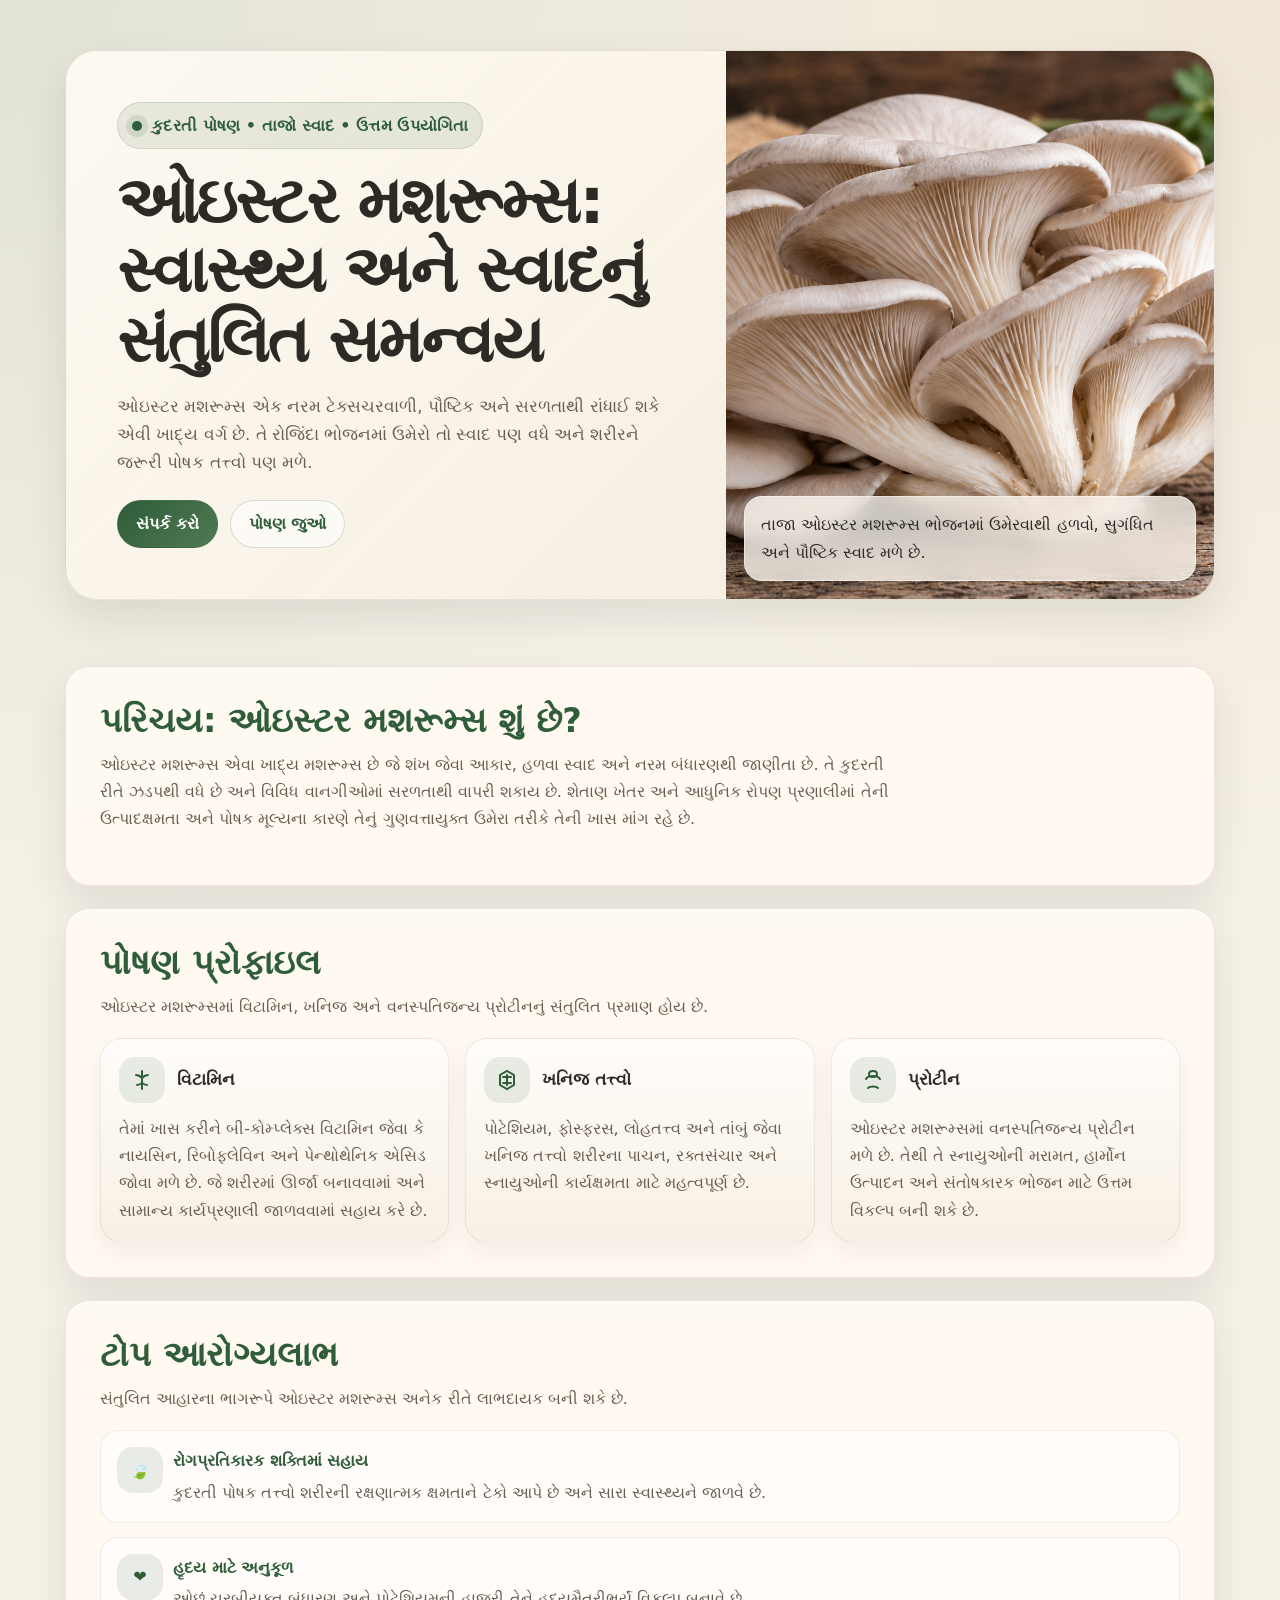
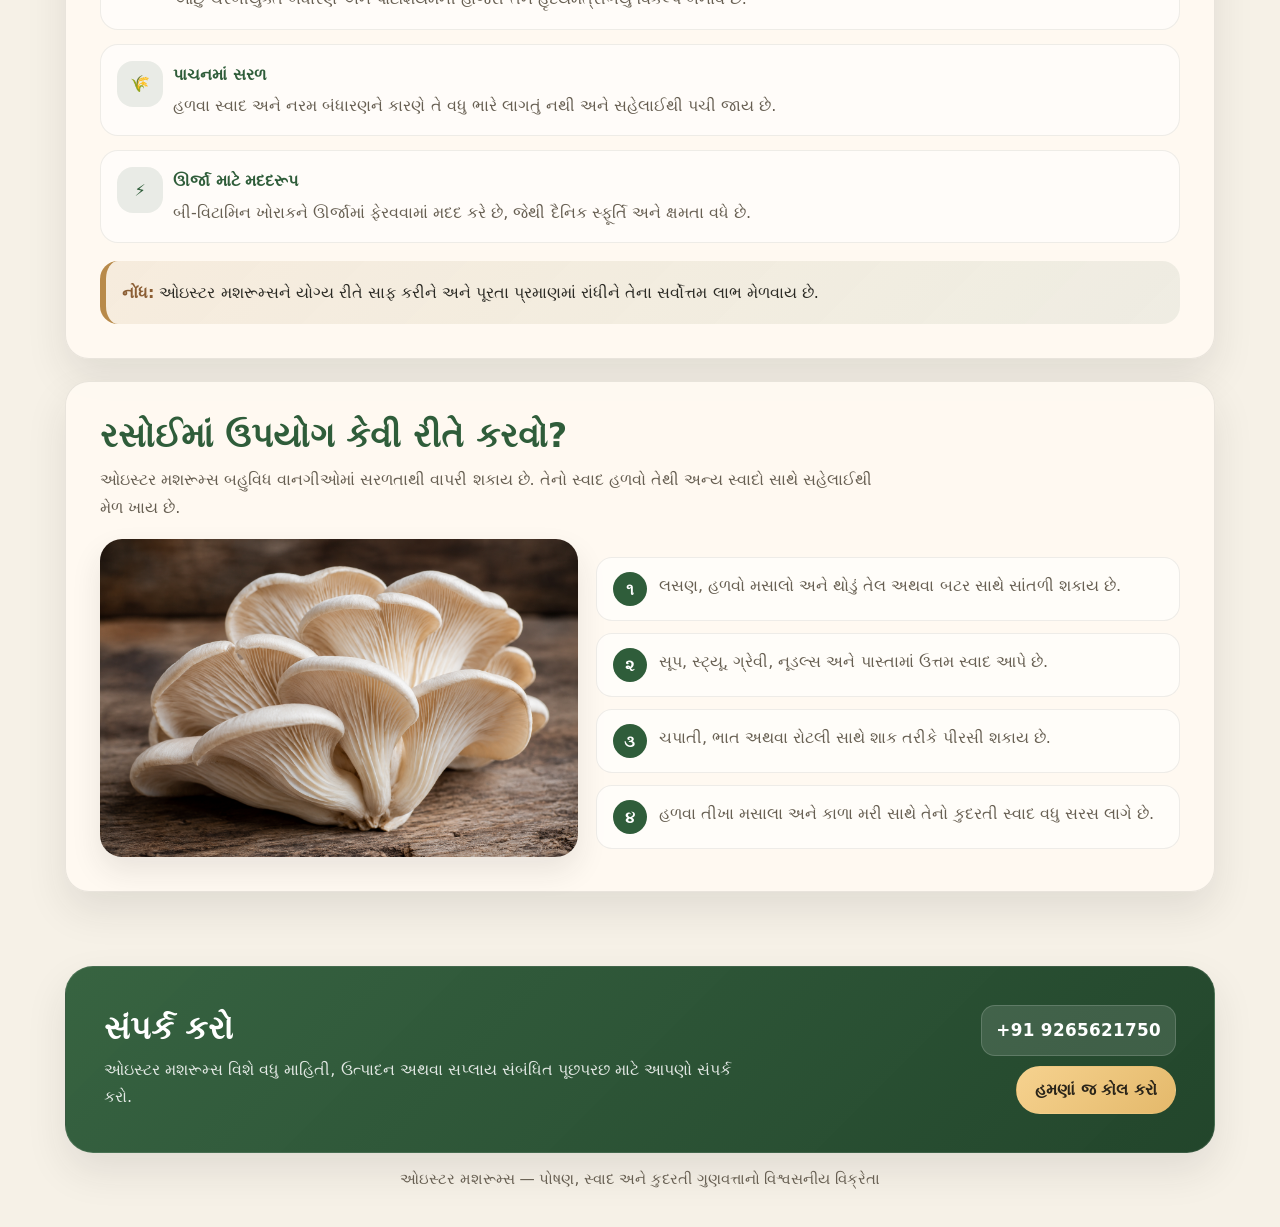
==== index.html @ ec0179e1 "Convert oyster_mushrooms_gujarati.html to index.html for Vercel deployment" ====
<!DOCTYPE html>
<html lang="gu">
<head>
  <meta charset="UTF-8" />
  <meta name="viewport" content="width=device-width, initial-scale=1.0" />
  <title>ઓઇસ્ટર મશરૂમ્સ | પોષણ, લાભો અને ઉપયોગ</title>
  <style>
    :root{
      --bg: #f6f1e7;
      --surface: #fffaf2;
      --surface-2: #f2eadc;
      --text: #2b2a24;
      --muted: #675f52;
      --green: #2f5d3a;
      --green-2: #4f7a53;
      --brown: #8b5e34;
      --gold: #b88a4a;
      --border: rgba(43,42,36,.10);
      --shadow: 0 18px 40px rgba(43,42,36,.10);
      --radius: 24px;
      --max: 1150px;
    }

    * { box-sizing: border-box; }
    html { scroll-behavior: smooth; }
    body{
      margin: 0;
      font-family: system-ui, -apple-system, "Segoe UI", Roboto, Arial, sans-serif;
      background:
        radial-gradient(circle at top left, rgba(47,93,58,.10), transparent 30%),
        radial-gradient(circle at top right, rgba(184,138,74,.10), transparent 28%),
        var(--bg);
      color: var(--text);
      line-height: 1.7;
    }

    img{
      display: block;
      width: 100%;
      height: auto;
    }

    a{ color: inherit; text-decoration: none; }

    .container{
      width: min(100% - 32px, var(--max));
      margin: 0 auto;
    }

    header{
      padding: 28px 0 18px;
    }

    .hero{
      position: relative;
      overflow: hidden;
      border-radius: calc(var(--radius) + 8px);
      background: linear-gradient(135deg, rgba(255,250,242,.95), rgba(242,234,220,.90));
      border: 1px solid var(--border);
      box-shadow: var(--shadow);
    }

    .hero-grid{
      display: grid;
      grid-template-columns: 1.15fr .85fr;
      gap: 0;
      min-height: 520px;
    }

    .hero-content{
      padding: clamp(24px, 4vw, 54px);
      display: flex;
      flex-direction: column;
      justify-content: center;
      gap: 18px;
    }

    .eyebrow{
      display: inline-flex;
      align-items: center;
      gap: 10px;
      width: fit-content;
      padding: 9px 14px;
      border-radius: 999px;
      background: rgba(47,93,58,.10);
      color: var(--green);
      font-weight: 700;
      border: 1px solid rgba(47,93,58,.14);
      letter-spacing: .01em;
    }

    .eyebrow .dot{
      width: 10px;
      height: 10px;
      border-radius: 50%;
      background: var(--green);
      box-shadow: 0 0 0 6px rgba(47,93,58,.12);
    }

    h1{
      margin: 0;
      font-size: clamp(2.1rem, 5vw, 4.2rem);
      line-height: 1.08;
      letter-spacing: -.03em;
      color: var(--text);
    }

    .lead{
      margin: 0;
      max-width: 64ch;
      font-size: 1.04rem;
      color: var(--muted);
    }

    .hero-actions{
      display: flex;
      flex-wrap: wrap;
      gap: 12px;
      margin-top: 4px;
    }

    .btn{
      display: inline-flex;
      align-items: center;
      justify-content: center;
      gap: 10px;
      min-height: 48px;
      padding: 0 18px;
      border-radius: 999px;
      font-weight: 700;
      border: 1px solid transparent;
      transition: transform .2s ease, box-shadow .2s ease, background .2s ease;
      cursor: pointer;
      white-space: nowrap;
    }

    .btn:hover{
      transform: translateY(-1px);
      box-shadow: 0 10px 24px rgba(43,42,36,.12);
    }

    .btn-primary{
      background: linear-gradient(135deg, var(--green), var(--green-2));
      color: #fff;
    }

    .btn-secondary{
      background: rgba(255,255,255,.55);
      color: var(--green);
      border-color: rgba(47,93,58,.18);
    }

    .hero-media{
      position: relative;
      min-height: 320px;
      background: #d9c9b2;
    }

    .hero-media img{
      width: 100%;
      height: 100%;
      object-fit: cover;
      min-height: 100%;
    }

    .hero-badge{
      position: absolute;
      left: 18px;
      bottom: 18px;
      right: 18px;
      backdrop-filter: blur(10px);
      background: rgba(255,250,242,.78);
      border: 1px solid rgba(255,255,255,.45);
      border-radius: 18px;
      padding: 14px 16px;
      color: var(--text);
      box-shadow: 0 12px 28px rgba(43,42,36,.14);
    }

    main{
      padding: 26px 0 52px;
    }

    section{
      margin-top: 22px;
    }

    .card{
      background: rgba(255,250,242,.92);
      border: 1px solid var(--border);
      border-radius: var(--radius);
      box-shadow: var(--shadow);
      padding: clamp(20px, 3.5vw, 34px);
    }

    .section-head{
      display: flex;
      flex-direction: column;
      gap: 10px;
      margin-bottom: 18px;
    }

    .section-title{
      margin: 0;
      font-size: clamp(1.45rem, 3vw, 2.1rem);
      color: var(--green);
      line-height: 1.2;
    }

    .section-text{
      margin: 0;
      color: var(--muted);
      max-width: 78ch;
    }

    .info-grid,
    .benefit-grid{
      display: grid;
      gap: 16px;
    }

    .info-grid{
      grid-template-columns: repeat(3, minmax(0, 1fr));
      margin-top: 18px;
    }

    .benefit-grid{
      grid-template-columns: repeat(2, minmax(0, 1fr));
      margin-top: 18px;
    }

    .mini-card{
      background: linear-gradient(180deg, #fffdfa, #f7f0e4);
      border: 1px solid rgba(43,42,36,.08);
      border-radius: 22px;
      padding: 18px;
      box-shadow: 0 10px 24px rgba(43,42,36,.06);
    }

    .mini-top{
      display: flex;
      align-items: center;
      gap: 12px;
      margin-bottom: 12px;
    }

    .icon{
      width: 46px;
      height: 46px;
      border-radius: 16px;
      display: inline-flex;
      align-items: center;
      justify-content: center;
      background: rgba(47,93,58,.10);
      color: var(--green);
      flex: 0 0 auto;
    }

    .mini-card h3{
      margin: 0;
      font-size: 1.04rem;
      color: var(--text);
    }

    .mini-card p{
      margin: 0;
      color: var(--muted);
    }

    .benefit-list{
      list-style: none;
      padding: 0;
      margin: 18px 0 0;
      display: grid;
      gap: 14px;
    }

    .benefit-list li{
      display: grid;
      grid-template-columns: 42px 1fr;
      gap: 14px;
      align-items: start;
      padding: 16px;
      background: rgba(255,255,255,.56);
      border: 1px solid rgba(43,42,36,.08);
      border-radius: 18px;
    }

    .benefit-list strong{
      display: block;
      margin-bottom: 4px;
      color: var(--green);
      font-size: 1.01rem;
    }

    .benefit-list span{
      color: var(--muted);
    }

    .note{
      margin-top: 18px;
      padding: 18px 18px 18px 16px;
      border-left: 6px solid var(--gold);
      border-radius: 18px;
      background: linear-gradient(135deg, rgba(184,138,74,.12), rgba(47,93,58,.08));
      color: var(--text);
    }

    .note strong{
      color: var(--brown);
    }

    .culinary-box{
      display: grid;
      grid-template-columns: .9fr 1.1fr;
      gap: 18px;
      align-items: center;
      margin-top: 18px;
    }

    .culinary-image{
      border-radius: 22px;
      overflow: hidden;
      min-height: 260px;
      box-shadow: 0 14px 30px rgba(43,42,36,.10);
    }

    .culinary-image img{
      width: 100%;
      height: 100%;
      object-fit: cover;
      min-height: 260px;
    }

    .steps{
      display: grid;
      gap: 12px;
      margin-top: 10px;
    }

    .step{
      display: flex;
      gap: 12px;
      align-items: flex-start;
      padding: 14px 16px;
      border-radius: 16px;
      background: rgba(255,255,255,.58);
      border: 1px solid rgba(43,42,36,.08);
    }

    .step .num{
      width: 34px;
      height: 34px;
      border-radius: 50%;
      background: var(--green);
      color: #fff;
      display: inline-flex;
      align-items: center;
      justify-content: center;
      font-weight: 800;
      flex: 0 0 auto;
    }

    .step p{
      margin: 0;
      color: var(--muted);
    }

    footer{
      padding: 0 0 34px;
    }

    .contact{
      background: linear-gradient(135deg, rgba(47,93,58,.96), rgba(30,66,39,.98));
      color: #fff;
      border-radius: calc(var(--radius) + 4px);
      box-shadow: var(--shadow);
      overflow: hidden;
      border: 1px solid rgba(255,255,255,.10);
    }

    .contact-inner{
      padding: clamp(22px, 4vw, 38px);
      display: grid;
      grid-template-columns: 1fr auto;
      gap: 18px;
      align-items: center;
    }

    .contact h2{
      margin: 0 0 8px;
      font-size: clamp(1.4rem, 3vw, 2rem);
      line-height: 1.2;
    }

    .contact p{
      margin: 0;
      color: rgba(255,255,255,.86);
      max-width: 62ch;
    }

    .contact-box{
      display: grid;
      gap: 10px;
      justify-items: end;
    }

    .phone{
      font-size: 1.05rem;
      font-weight: 800;
      padding: 10px 14px;
      border-radius: 14px;
      background: rgba(255,255,255,.12);
      border: 1px solid rgba(255,255,255,.16);
      letter-spacing: .02em;
    }

    .contact .btn-primary{
      background: linear-gradient(135deg, #f6d28f, #e4b96b);
      color: #2a2419;
    }

    .footer-note{
      text-align: center;
      color: var(--muted);
      font-size: .95rem;
      margin-top: 14px;
    }

    @media (max-width: 980px){
      .hero-grid,
      .culinary-box,
      .contact-inner{
        grid-template-columns: 1fr;
      }

      .hero-media{
        min-height: 280px;
      }

      .info-grid{
        grid-template-columns: 1fr;
      }

      .benefit-grid{
        grid-template-columns: 1fr;
      }

      .contact-box{
        justify-items: start;
      }
    }

    @media (max-width: 640px){
      header{
        padding-top: 14px;
      }

      .hero-content{
        padding: 22px;
      }

      .lead{
        font-size: 1rem;
      }

      .btn{
        width: 100%;
      }

      .hero-actions{
        flex-direction: column;
      }

      .benefit-list li{
        grid-template-columns: 1fr;
      }

      .icon{
        width: 42px;
        height: 42px;
      }
    }
  </style>
</head>
<body>
  <header class="container">
    <section class="hero" aria-label="ઓઇસ્ટર મશરૂમ્સ પરિચય">
      <div class="hero-grid">
        <div class="hero-content">
          <div class="eyebrow"><span class="dot"></span> કુદરતી પોષણ • તાજો સ્વાદ • ઉત્તમ ઉપયોગિતા</div>
          <h1>ઓઇસ્ટર મશરૂમ્સ: સ્વાસ્થ્ય અને સ્વાદનું સંતુલિત સમન્વય</h1>
          <p class="lead">
            ઓઇસ્ટર મશરૂમ્સ એક નરમ ટેક્સચરવાળી, પૌષ્ટિક અને સરળતાથી રાંધાઈ શકે એવી ખાદ્ય વર્ગ છે.
            તે રોજિંદા ભોજનમાં ઉમેરો તો સ્વાદ પણ વધે અને શરીરને જરૂરી પોષક તત્ત્વો પણ મળે.
          </p>
          <div class="hero-actions">
            <a class="btn btn-primary" href="#contact">સંપર્ક કરો</a>
            <a class="btn btn-secondary" href="#nutrition">પોષણ જુઓ</a>
          </div>
        </div>
        <div class="hero-media">
          <img
            src="./o1.png"
            alt="તાજા ઓઇસ્ટર મશરૂમ્સ"
          />
          <div class="hero-badge">
            તાજા ઓઇસ્ટર મશરૂમ્સ ભોજનમાં ઉમેરવાથી હળવો, સુગંધિત અને પૌષ્ટિક સ્વાદ મળે છે.
          </div>
        </div>
      </div>
    </section>
  </header>

  <main class="container">
    <section class="card" aria-labelledby="intro">
      <div class="section-head">
        <h2 class="section-title" id="intro">પરિચય: ઓઇસ્ટર મશરૂમ્સ શું છે?</h2>
        <p class="section-text">
          ઓઇસ્ટર મશરૂમ્સ એવા ખાદ્ય મશરૂમ્સ છે જે શંખ જેવા આકાર, હળવા સ્વાદ અને નરમ બંધારણથી જાણીતા છે.
          તે કુદરતી રીતે ઝડપથી વધે છે અને વિવિધ વાનગીઓમાં સરળતાથી વાપરી શકાય છે. શેતાણ ખેતર અને આધુનિક રોપણ પ્રણાલીમાં તેની ઉત્પાદક્ષમતા અને પોષક મૂલ્યના કારણે તેનું ગુણવત્તાયુક્ત ઉમેરા તરીકે તેની ખાસ માંગ રહે છે.
        </p>
      </div>
    </section>

    <section class="card" id="nutrition" aria-labelledby="nutrition-title">
      <div class="section-head">
        <h2 class="section-title" id="nutrition-title">પોષણ પ્રોફાઇલ</h2>
        <p class="section-text">
          ઓઇસ્ટર મશરૂમ્સમાં વિટામિન, ખનિજ અને વનસ્પતિજન્ય પ્રોટીનનું સંતુલિત પ્રમાણ હોય છે.
        </p>
      </div>

      <div class="info-grid">
        <article class="mini-card">
          <div class="mini-top">
            <div class="icon" aria-hidden="true">
              <svg width="24" height="24" viewBox="0 0 24 24" fill="none" role="img" aria-label="વિટામિન આઇકન">
                <path d="M12 3v18M6 7c2.5 0 4 .8 6 3 2-2.2 3.5-3 6-3" stroke="currentColor" stroke-width="2" stroke-linecap="round"/>
                <path d="M7 17c1.7 0 2.7-.5 5-2 2.3 1.5 3.3 2 5 2" stroke="currentColor" stroke-width="2" stroke-linecap="round"/>
              </svg>
            </div>
            <h3>વિટામિન</h3>
          </div>
          <p>
            તેમાં ખાસ કરીને બી-કોમ્પ્લેક્સ વિટામિન જેવા કે નાયસિન, રિબોફ્લેવિન અને પેન્થોથેનિક એસિડ જોવા મળે છે.
            જે શરીરમાં ઊર્જા બનાવવામાં અને સામાન્ય કાર્યપ્રણાલી જાળવવામાં સહાય કરે છે.
          </p>
        </article>

        <article class="mini-card">
          <div class="mini-top">
            <div class="icon" aria-hidden="true">
              <svg width="24" height="24" viewBox="0 0 24 24" fill="none" role="img" aria-label="ખનિજ આઇકન">
                <path d="M12 3l7 4v10l-7 4-7-4V7l7-4Z" stroke="currentColor" stroke-width="2"/>
                <path d="M12 7v10M8 9h8M8 15h8" stroke="currentColor" stroke-width="2" stroke-linecap="round"/>
              </svg>
            </div>
            <h3>ખનિજ તત્ત્વો</h3>
          </div>
          <p>
            પોટેશિયમ, ફોસ્ફરસ, લોહતત્ત્વ અને તાંબું જેવા ખનિજ તત્ત્વો શરીરના પાચન, રક્તસંચાર અને સ્નાયુઓની કાર્યક્ષમતા માટે મહત્વપૂર્ણ છે.
          </p>
        </article>

        <article class="mini-card">
          <div class="mini-top">
            <div class="icon" aria-hidden="true">
              <svg width="24" height="24" viewBox="0 0 24 24" fill="none" role="img" aria-label="પ્રોટીન આઇકન">
                <path d="M7 20c2-2 8-2 10 0" stroke="currentColor" stroke-width="2" stroke-linecap="round"/>
                <path d="M8 6c0-2 2-3 4-3s4 1 4 3-1 3-4 3-4-1-4-3Z" stroke="currentColor" stroke-width="2"/>
                <path d="M5 11c1-2 4-3 7-3s6 1 7 3" stroke="currentColor" stroke-width="2" stroke-linecap="round"/>
              </svg>
            </div>
            <h3>પ્રોટીન</h3>
          </div>
          <p>
            ઓઇસ્ટર મશરૂમ્સમાં વનસ્પતિજન્ય પ્રોટીન મળે છે. તેથી તે સ્નાયુઓની મરામત, હાર્મોન ઉત્પાદન અને સંતોષકારક ભોજન માટે ઉત્તમ વિકલ્પ બની શકે છે.
          </p>
        </article>
      </div>
    </section>

    <section class="card" aria-labelledby="benefits-title">
      <div class="section-head">
        <h2 class="section-title" id="benefits-title">ટોપ આરોગ્યલાભ</h2>
        <p class="section-text">
          સંતુલિત આહારના ભાગરૂપે ઓઇસ્ટર મશરૂમ્સ અનેક રીતે લાભદાયક બની શકે છે.
        </p>
      </div>

      <ul class="benefit-list">
        <li>
          <div class="icon" aria-hidden="true">🍃</div>
          <div>
            <strong>રોગપ્રતિકારક શક્તિમાં સહાય</strong>
            <span>કુદરતી પોષક તત્ત્વો શરીરની રક્ષણાત્મક ક્ષમતાને ટેકો આપે છે અને સારા સ્વાસ્થ્યને જાળવે છે.</span>
          </div>
        </li>
        <li>
          <div class="icon" aria-hidden="true">❤️</div>
          <div>
            <strong>હૃદય માટે અનુકૂળ</strong>
            <span>ઓછું ચરબીયુક્ત બંધારણ અને પોટેશિયમની હાજરી તેને હૃદયમૈત્રીભર્યું વિકલ્પ બનાવે છે.</span>
          </div>
        </li>
        <li>
          <div class="icon" aria-hidden="true">🌾</div>
          <div>
            <strong>પાચનમાં સરળ</strong>
            <span>હળવા સ્વાદ અને નરમ બંધારણને કારણે તે વધુ ભારે લાગતું નથી અને સહેલાઈથી પચી જાય છે.</span>
          </div>
        </li>
        <li>
          <div class="icon" aria-hidden="true">⚡</div>
          <div>
            <strong>ઊર્જા માટે મદદરૂપ</strong>
            <span>બી-વિટામિન ખોરાકને ઊર્જામાં ફેરવવામાં મદદ કરે છે, જેથી દૈનિક સ્ફૂર્તિ અને ક્ષમતા વધે છે.</span>
          </div>
        </li>
      </ul>

      <div class="note">
        <strong>નોંધ:</strong> ઓઇસ્ટર મશરૂમ્સને યોગ્ય રીતે સાફ કરીને અને પૂરતા પ્રમાણમાં રાંધીને તેના સર્વોત્તમ લાભ મેળવાય છે.
      </div>
    </section>

    <section class="card" aria-labelledby="culinary-title">
      <div class="section-head">
        <h2 class="section-title" id="culinary-title">રસોઈમાં ઉપયોગ કેવી રીતે કરવો?</h2>
        <p class="section-text">
          ઓઇસ્ટર મશરૂમ્સ બહુવિધ વાનગીઓમાં સરળતાથી વાપરી શકાય છે. તેનો સ્વાદ હળવો તેથી અન્ય સ્વાદો સાથે સહેલાઈથી મેળ ખાય છે.
        </p>
      </div>

      <div class="culinary-box">
        <div class="culinary-image">
          <img
            src="./o2.png"
            alt="મશરૂમથી તૈયાર થયેલી સ્વાદિષ્ટ વાનગી"
          />
        </div>

        <div>
          <div class="steps">
            <div class="step">
              <div class="num">૧</div>
              <p>લસણ, હળવો મસાલો અને થોડું તેલ અથવા બટર સાથે સાંતળી શકાય છે.</p>
            </div>
            <div class="step">
              <div class="num">૨</div>
              <p>સૂપ, સ્ટ્યૂ, ગ્રેવી, નૂડલ્સ અને પાસ્તામાં ઉત્તમ સ્વાદ આપે છે.</p>
            </div>
            <div class="step">
              <div class="num">૩</div>
              <p>ચપાતી, ભાત અથવા રોટલી સાથે શાક તરીકે પીરસી શકાય છે.</p>
            </div>
            <div class="step">
              <div class="num">૪</div>
              <p>હળવા તીખા મસાલા અને કાળા મરી સાથે તેનો કુદરતી સ્વાદ વધુ સરસ લાગે છે.</p>
            </div>
          </div>
        </div>
      </div>
    </section>
  </main>

  <footer class="container" id="contact">
    <section class="contact" aria-labelledby="contact-title">
      <div class="contact-inner">
        <div>
          <h2 id="contact-title">સંપર્ક કરો</h2>
          <p>
            ઓઇસ્ટર મશરૂમ્સ વિશે વધુ માહિતી, ઉત્પાદન અથવા સપ્લાય સંબંધિત પૂછપરછ માટે આપણો સંપર્ક કરો.
          </p>
        </div>

        <div class="contact-box">
          <div class="phone">+91 9265621750</div>
          <a class="btn btn-primary" href="tel:+919265621750">હમણાં જ કોલ કરો</a>
        </div>
      </div>
    </section>
    <div class="footer-note">ઓઇસ્ટર મશરૂમ્સ — પોષણ, સ્વાદ અને કુદરતી ગુણવત્તાનો વિશ્વસનીય વિક્રેતા</div>
  </footer>
</body>
</html>
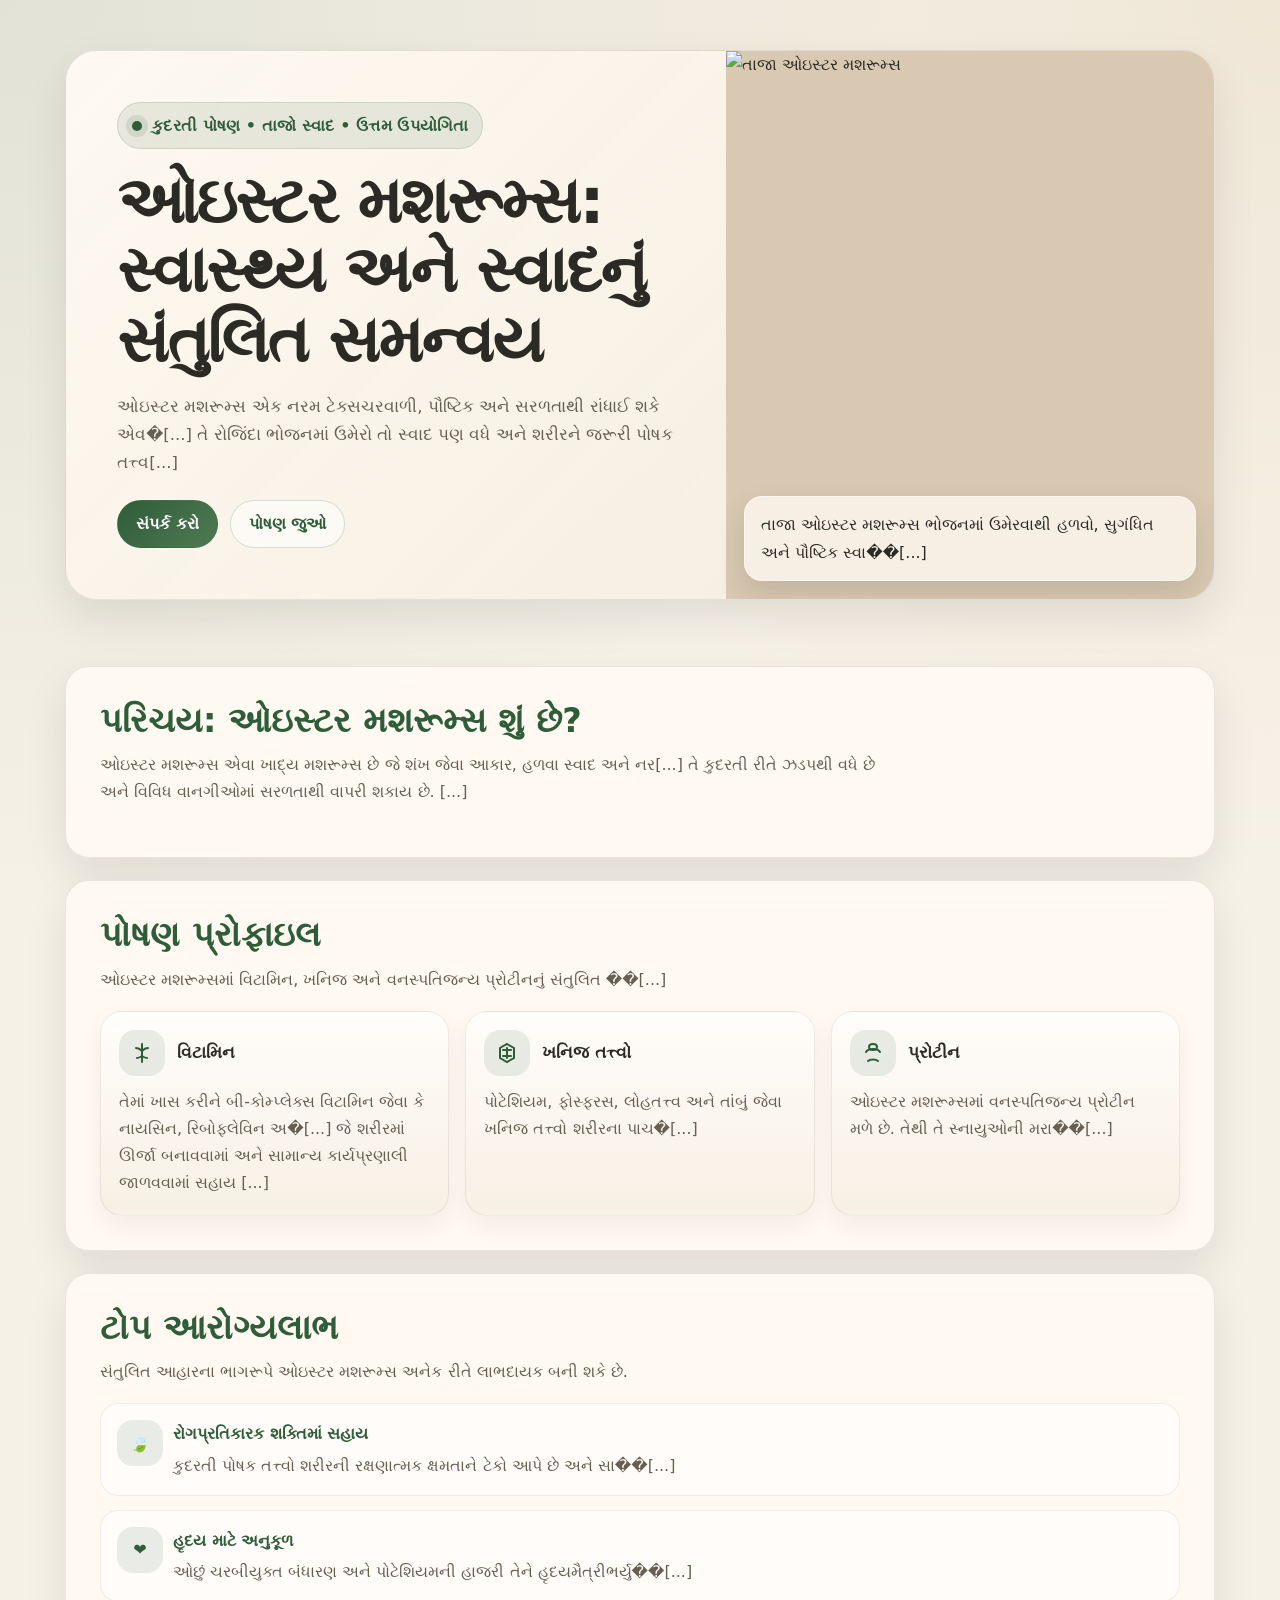
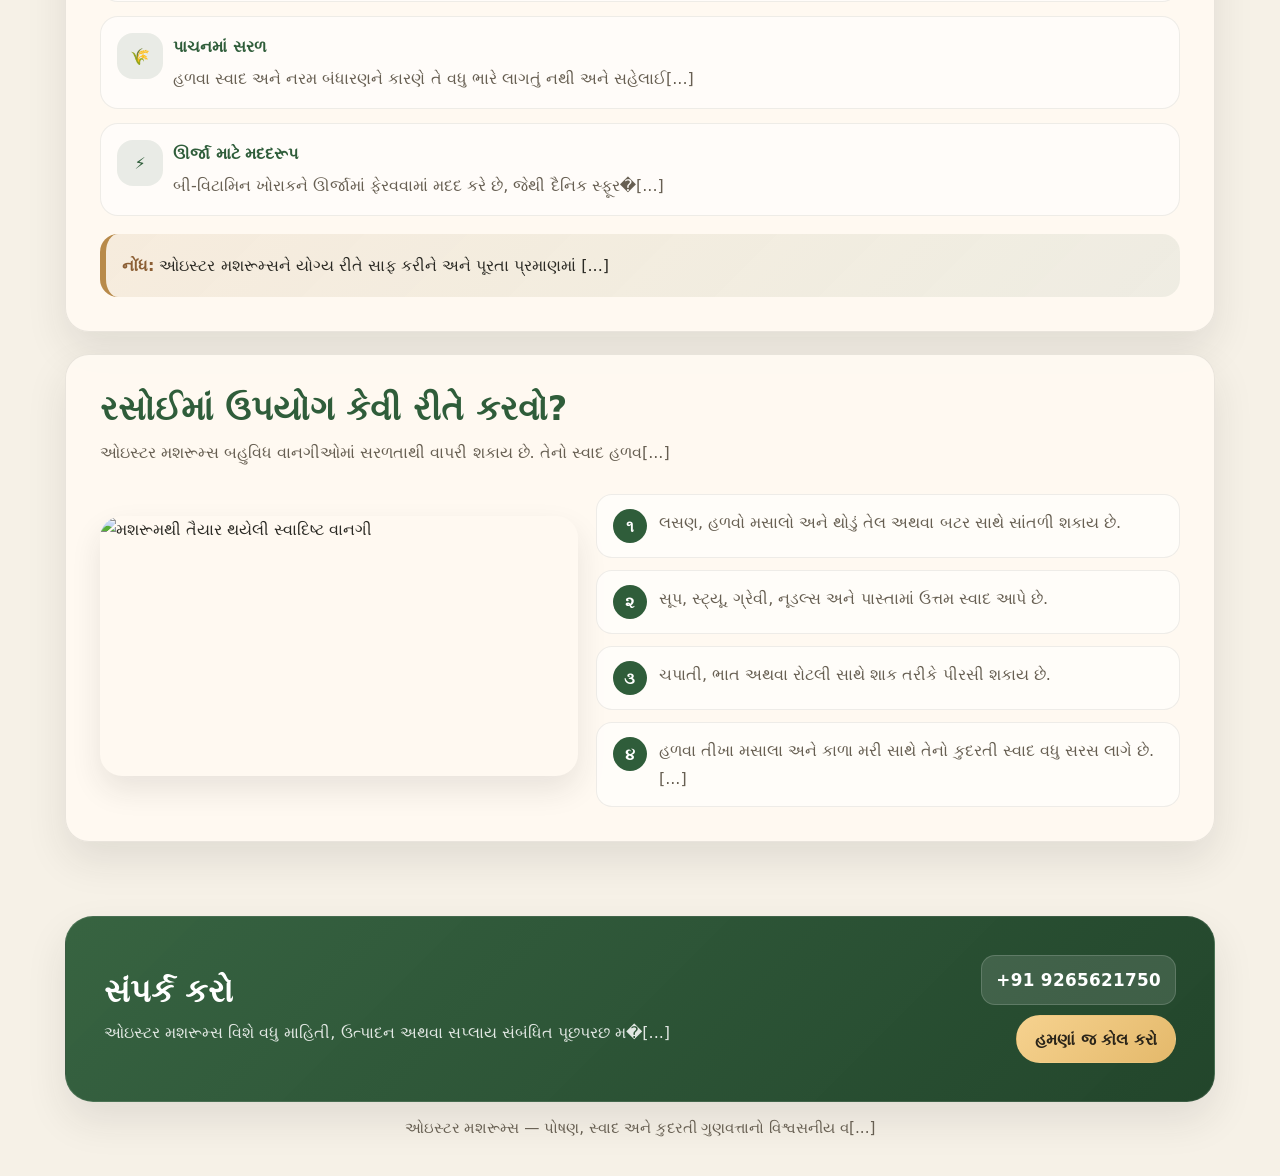
==== commit be6c1ad2: "Update image paths to use absolute GitHub raw URLs" ====
--- a/index.html
+++ b/index.html
@@ -491,8 +491,8 @@
           <div class="eyebrow"><span class="dot"></span> કુદરતી પોષણ • તાજો સ્વાદ • ઉત્તમ ઉપયોગિતા</div>
           <h1>ઓઇસ્ટર મશરૂમ્સ: સ્વાસ્થ્ય અને સ્વાદનું સંતુલિત સમન્વય</h1>
           <p class="lead">
-            ઓઇસ્ટર મશરૂમ્સ એક નરમ ટેક્સચરવાળી, પૌષ્ટિક અને સરળતાથી રાંધાઈ શકે એવી ખાદ્ય વર્ગ છે.
-            તે રોજિંદા ભોજનમાં ઉમેરો તો સ્વાદ પણ વધે અને શરીરને જરૂરી પોષક તત્ત્વો પણ મળે.
+            ઓઇસ્ટર મશરૂમ્સ એક નરમ ટેક્સચરવાળી, પૌષ્ટિક અને સરળતાથી રાંધાઈ શકે એવ�[...]
+            તે રોજિંદા ભોજનમાં ઉમેરો તો સ્વાદ પણ વધે અને શરીરને જરૂરી પોષક તત્ત્વ[...]
           </p>
           <div class="hero-actions">
             <a class="btn btn-primary" href="#contact">સંપર્ક કરો</a>
@@ -501,11 +501,11 @@
         </div>
         <div class="hero-media">
           <img
-            src="./o1.png"
+            src="https://raw.githubusercontent.com/viperxo/Oyster-mushroom-/main/o1.png"
             alt="તાજા ઓઇસ્ટર મશરૂમ્સ"
           />
           <div class="hero-badge">
-            તાજા ઓઇસ્ટર મશરૂમ્સ ભોજનમાં ઉમેરવાથી હળવો, સુગંધિત અને પૌષ્ટિક સ્વાદ મળે છે.
+            તાજા ઓઇસ્ટર મશરૂમ્સ ભોજનમાં ઉમેરવાથી હળવો, સુગંધિત અને પૌષ્ટિક સ્વા��[...]
           </div>
         </div>
       </div>
@@ -517,8 +517,8 @@
       <div class="section-head">
         <h2 class="section-title" id="intro">પરિચય: ઓઇસ્ટર મશરૂમ્સ શું છે?</h2>
         <p class="section-text">
-          ઓઇસ્ટર મશરૂમ્સ એવા ખાદ્ય મશરૂમ્સ છે જે શંખ જેવા આકાર, હળવા સ્વાદ અને નરમ બંધારણથી જાણીતા છે.
-          તે કુદરતી રીતે ઝડપથી વધે છે અને વિવિધ વાનગીઓમાં સરળતાથી વાપરી શકાય છે. શેતાણ ખેતર અને આધુનિક રોપણ પ્રણાલીમાં તેની ઉત્પાદક્ષમતા અને પોષક મૂલ્યના કારણે તેનું ગુણવત્તાયુક્ત ઉમેરા તરીકે તેની ખાસ માંગ રહે છે.
+          ઓઇસ્ટર મશરૂમ્સ એવા ખાદ્ય મશરૂમ્સ છે જે શંખ જેવા આકાર, હળવા સ્વાદ અને નર[...]
+          તે કુદરતી રીતે ઝડપથી વધે છે અને વિવિધ વાનગીઓમાં સરળતાથી વાપરી શકાય છે. [...]
         </p>
       </div>
     </section>
@@ -527,7 +527,7 @@
       <div class="section-head">
         <h2 class="section-title" id="nutrition-title">પોષણ પ્રોફાઇલ</h2>
         <p class="section-text">
-          ઓઇસ્ટર મશરૂમ્સમાં વિટામિન, ખનિજ અને વનસ્પતિજન્ય પ્રોટીનનું સંતુલિત પ્રમાણ હોય છે.
+          ઓઇસ્ટર મશરૂમ્સમાં વિટામિન, ખનિજ અને વનસ્પતિજન્ય પ્રોટીનનું સંતુલિત ��[...]
         </p>
       </div>
 
@@ -543,8 +543,8 @@
             <h3>વિટામિન</h3>
           </div>
           <p>
-            તેમાં ખાસ કરીને બી-કોમ્પ્લેક્સ વિટામિન જેવા કે નાયસિન, રિબોફ્લેવિન અને પેન્થોથેનિક એસિડ જોવા મળે છે.
-            જે શરીરમાં ઊર્જા બનાવવામાં અને સામાન્ય કાર્યપ્રણાલી જાળવવામાં સહાય કરે છે.
+            તેમાં ખાસ કરીને બી-કોમ્પ્લેક્સ વિટામિન જેવા કે નાયસિન, રિબોફ્લેવિન અ�[...]
+            જે શરીરમાં ઊર્જા બનાવવામાં અને સામાન્ય કાર્યપ્રણાલી જાળવવામાં સહાય [...]
           </p>
         </article>
 
@@ -559,7 +559,7 @@
             <h3>ખનિજ તત્ત્વો</h3>
           </div>
           <p>
-            પોટેશિયમ, ફોસ્ફરસ, લોહતત્ત્વ અને તાંબું જેવા ખનિજ તત્ત્વો શરીરના પાચન, રક્તસંચાર અને સ્નાયુઓની કાર્યક્ષમતા માટે મહત્વપૂર્ણ છે.
+            પોટેશિયમ, ફોસ્ફરસ, લોહતત્ત્વ અને તાંબું જેવા ખનિજ તત્ત્વો શરીરના પાચ�[...]
           </p>
         </article>
 
@@ -575,7 +575,7 @@
             <h3>પ્રોટીન</h3>
           </div>
           <p>
-            ઓઇસ્ટર મશરૂમ્સમાં વનસ્પતિજન્ય પ્રોટીન મળે છે. તેથી તે સ્નાયુઓની મરામત, હાર્મોન ઉત્પાદન અને સંતોષકારક ભોજન માટે ઉત્તમ વિકલ્પ બની શકે છે.
+            ઓઇસ્ટર મશરૂમ્સમાં વનસ્પતિજન્ય પ્રોટીન મળે છે. તેથી તે સ્નાયુઓની મરા��[...]
           </p>
         </article>
       </div>
@@ -594,34 +594,34 @@
           <div class="icon" aria-hidden="true">🍃</div>
           <div>
             <strong>રોગપ્રતિકારક શક્તિમાં સહાય</strong>
-            <span>કુદરતી પોષક તત્ત્વો શરીરની રક્ષણાત્મક ક્ષમતાને ટેકો આપે છે અને સારા સ્વાસ્થ્યને જાળવે છે.</span>
+            <span>કુદરતી પોષક તત્ત્વો શરીરની રક્ષણાત્મક ક્ષમતાને ટેકો આપે છે અને સા��[...]
           </div>
         </li>
         <li>
           <div class="icon" aria-hidden="true">❤️</div>
           <div>
             <strong>હૃદય માટે અનુકૂળ</strong>
-            <span>ઓછું ચરબીયુક્ત બંધારણ અને પોટેશિયમની હાજરી તેને હૃદયમૈત્રીભર્યું વિકલ્પ બનાવે છે.</span>
+            <span>ઓછું ચરબીયુક્ત બંધારણ અને પોટેશિયમની હાજરી તેને હૃદયમૈત્રીભર્યુ��[...]
           </div>
         </li>
         <li>
           <div class="icon" aria-hidden="true">🌾</div>
           <div>
             <strong>પાચનમાં સરળ</strong>
-            <span>હળવા સ્વાદ અને નરમ બંધારણને કારણે તે વધુ ભારે લાગતું નથી અને સહેલાઈથી પચી જાય છે.</span>
+            <span>હળવા સ્વાદ અને નરમ બંધારણને કારણે તે વધુ ભારે લાગતું નથી અને સહેલાઈ[...]
           </div>
         </li>
         <li>
           <div class="icon" aria-hidden="true">⚡</div>
           <div>
             <strong>ઊર્જા માટે મદદરૂપ</strong>
-            <span>બી-વિટામિન ખોરાકને ઊર્જામાં ફેરવવામાં મદદ કરે છે, જેથી દૈનિક સ્ફૂર્તિ અને ક્ષમતા વધે છે.</span>
+            <span>બી-વિટામિન ખોરાકને ઊર્જામાં ફેરવવામાં મદદ કરે છે, જેથી દૈનિક સ્ફૂર�[...]
           </div>
         </li>
       </ul>
 
       <div class="note">
-        <strong>નોંધ:</strong> ઓઇસ્ટર મશરૂમ્સને યોગ્ય રીતે સાફ કરીને અને પૂરતા પ્રમાણમાં રાંધીને તેના સર્વોત્તમ લાભ મેળવાય છે.
+        <strong>નોંધ:</strong> ઓઇસ્ટર મશરૂમ્સને યોગ્ય રીતે સાફ કરીને અને પૂરતા પ્રમાણમાં [...]
       </div>
     </section>
 
@@ -629,14 +629,14 @@
       <div class="section-head">
         <h2 class="section-title" id="culinary-title">રસોઈમાં ઉપયોગ કેવી રીતે કરવો?</h2>
         <p class="section-text">
-          ઓઇસ્ટર મશરૂમ્સ બહુવિધ વાનગીઓમાં સરળતાથી વાપરી શકાય છે. તેનો સ્વાદ હળવો તેથી અન્ય સ્વાદો સાથે સહેલાઈથી મેળ ખાય છે.
+          ઓઇસ્ટર મશરૂમ્સ બહુવિધ વાનગીઓમાં સરળતાથી વાપરી શકાય છે. તેનો સ્વાદ હળવ[...]
         </p>
       </div>
 
       <div class="culinary-box">
         <div class="culinary-image">
           <img
-            src="./o2.png"
+            src="https://raw.githubusercontent.com/viperxo/Oyster-mushroom-/main/o2.png"
             alt="મશરૂમથી તૈયાર થયેલી સ્વાદિષ્ટ વાનગી"
           />
         </div>
@@ -657,7 +657,7 @@
             </div>
             <div class="step">
               <div class="num">૪</div>
-              <p>હળવા તીખા મસાલા અને કાળા મરી સાથે તેનો કુદરતી સ્વાદ વધુ સરસ લાગે છે.</p>
+              <p>હળવા તીખા મસાલા અને કાળા મરી સાથે તેનો કુદરતી સ્વાદ વધુ સરસ લાગે છે.[...]
             </div>
           </div>
         </div>
@@ -671,7 +671,7 @@
         <div>
           <h2 id="contact-title">સંપર્ક કરો</h2>
           <p>
-            ઓઇસ્ટર મશરૂમ્સ વિશે વધુ માહિતી, ઉત્પાદન અથવા સપ્લાય સંબંધિત પૂછપરછ માટે આપણો સંપર્ક કરો.
+            ઓઇસ્ટર મશરૂમ્સ વિશે વધુ માહિતી, ઉત્પાદન અથવા સપ્લાય સંબંધિત પૂછપરછ મ�[...]
           </p>
         </div>
 
@@ -681,7 +681,7 @@
         </div>
       </div>
     </section>
-    <div class="footer-note">ઓઇસ્ટર મશરૂમ્સ — પોષણ, સ્વાદ અને કુદરતી ગુણવત્તાનો વિશ્વસનીય વિક્રેતા</div>
+    <div class="footer-note">ઓઇસ્ટર મશરૂમ્સ — પોષણ, સ્વાદ અને કુદરતી ગુણવત્તાનો વિશ્વસનીય વ[...]
   </footer>
 </body>
 </html>
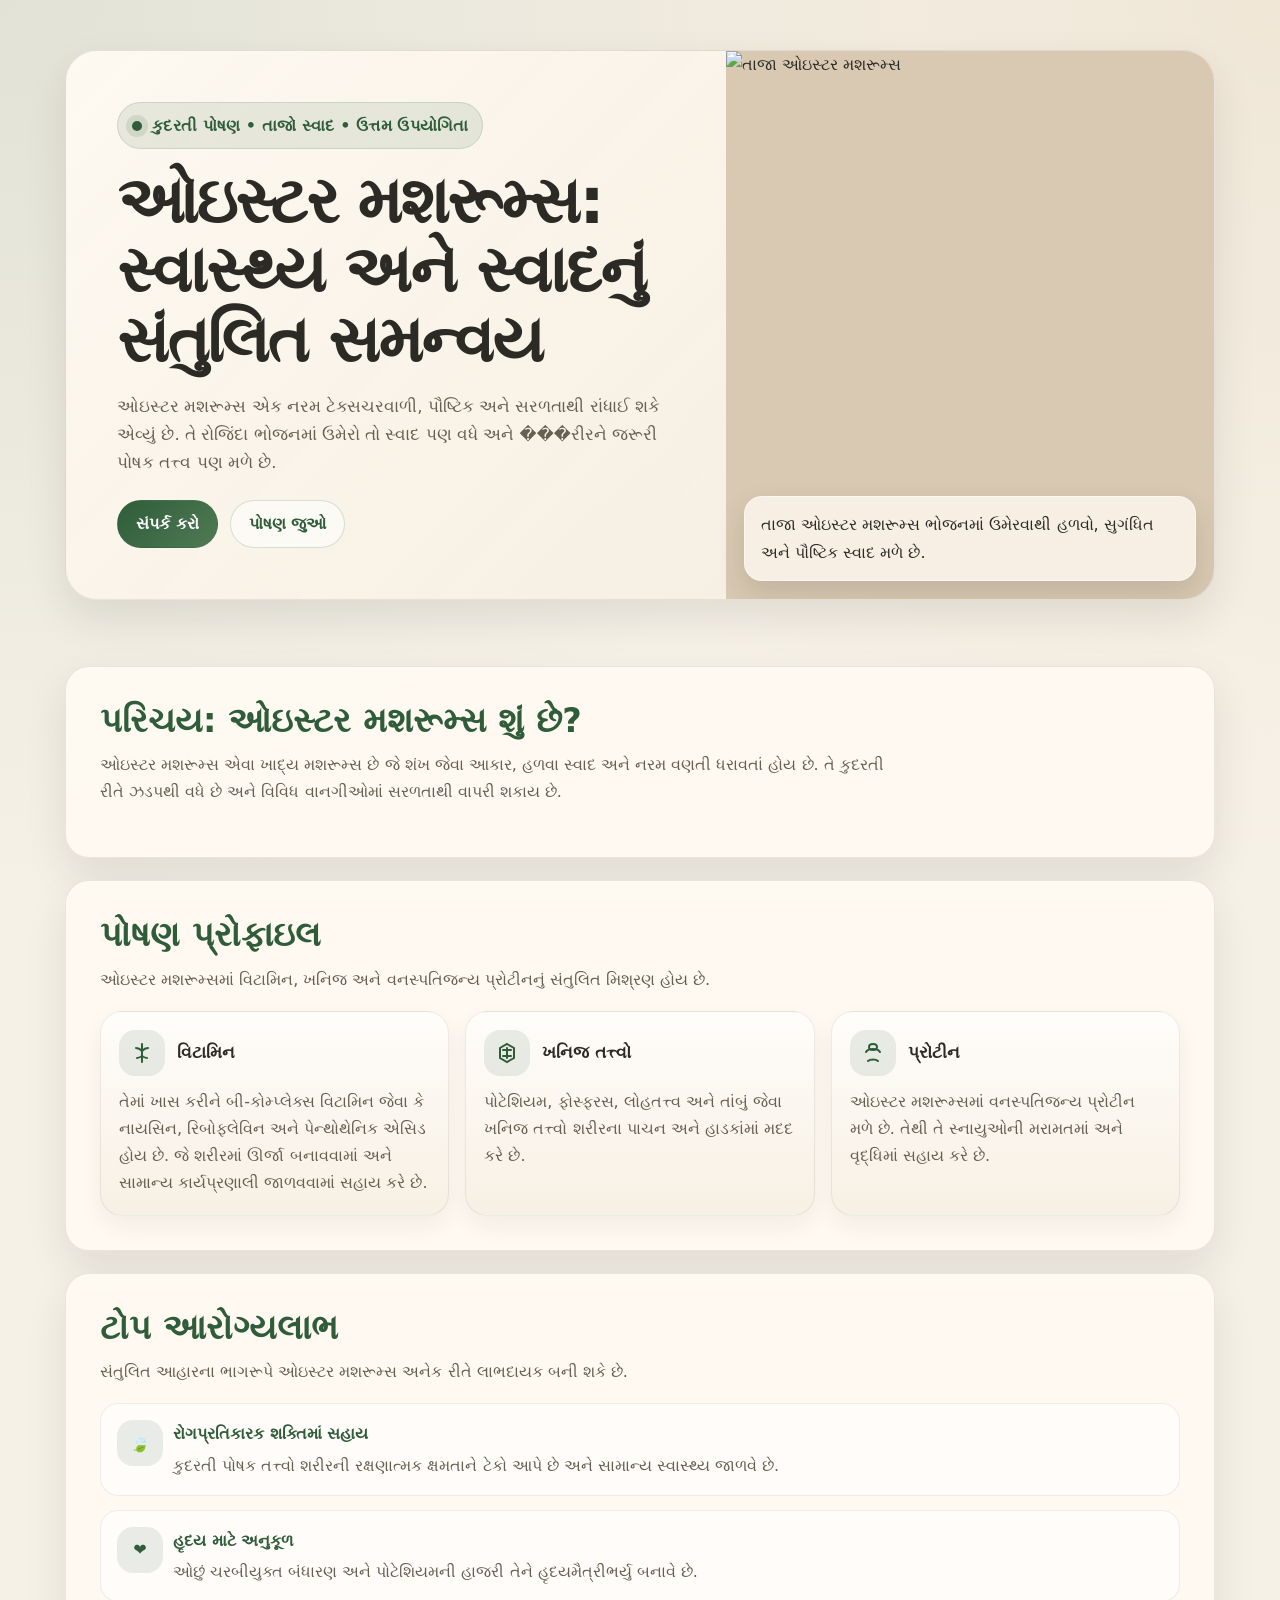
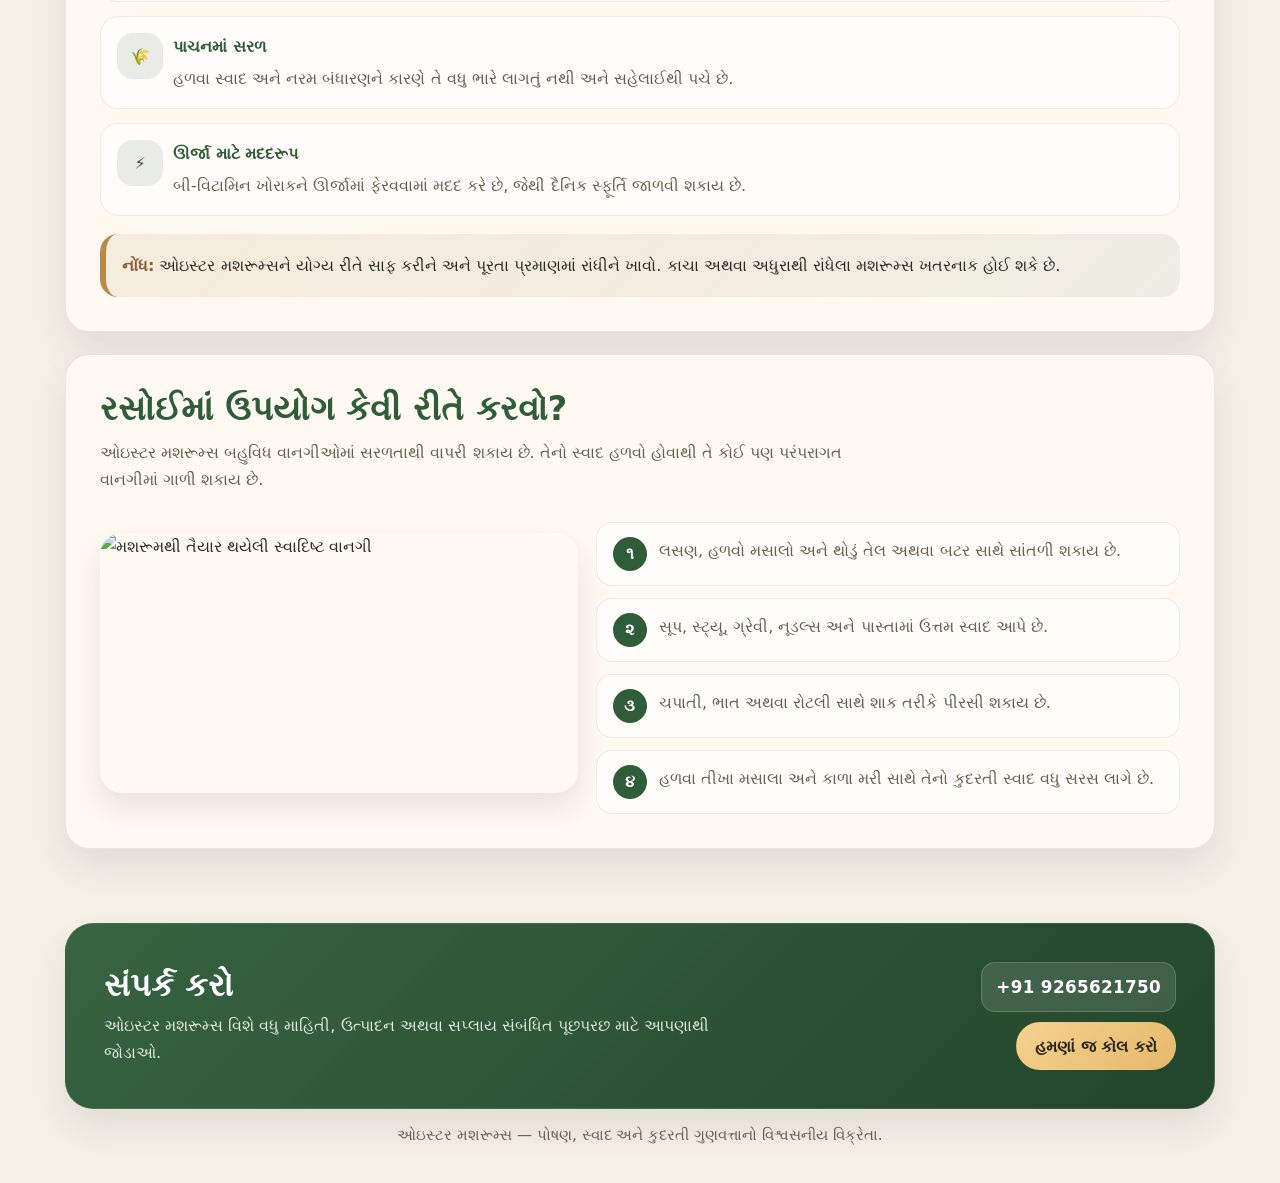
==== commit 899ddd6c: "Restore original content with only image paths updated to absolute GitHub URLs" ====
--- a/index.html
+++ b/index.html
@@ -491,8 +491,7 @@
           <div class="eyebrow"><span class="dot"></span> કુદરતી પોષણ • તાજો સ્વાદ • ઉત્તમ ઉપયોગિતા</div>
           <h1>ઓઇસ્ટર મશરૂમ્સ: સ્વાસ્થ્ય અને સ્વાદનું સંતુલિત સમન્વય</h1>
           <p class="lead">
-            ઓઇસ્ટર મશરૂમ્સ એક નરમ ટેક્સચરવાળી, પૌષ્ટિક અને સરળતાથી રાંધાઈ શકે એવ�[...]
-            તે રોજિંદા ભોજનમાં ઉમેરો તો સ્વાદ પણ વધે અને શરીરને જરૂરી પોષક તત્ત્વ[...]
+            ઓઇસ્ટર મશરૂમ્સ એક નરમ ટેક્સચરવાળી, પૌષ્ટિક અને સરળતાથી રાંધાઈ શકે એવ્યું છે. તે રોજિંદા ભોજનમાં ઉમેરો તો સ્વાદ પણ વધે અને ���રીરને જરૂરી પોષક તત્ત્વ પણ મળે છે.
           </p>
           <div class="hero-actions">
             <a class="btn btn-primary" href="#contact">સંપર્ક કરો</a>
@@ -505,7 +504,7 @@
             alt="તાજા ઓઇસ્ટર મશરૂમ્સ"
           />
           <div class="hero-badge">
-            તાજા ઓઇસ્ટર મશરૂમ્સ ભોજનમાં ઉમેરવાથી હળવો, સુગંધિત અને પૌષ્ટિક સ્વા��[...]
+            તાજા ઓઇસ્ટર મશરૂમ્સ ભોજનમાં ઉમેરવાથી હળવો, સુગંધિત અને પૌષ્ટિક સ્વાદ મળે છે.
           </div>
         </div>
       </div>
@@ -517,8 +516,7 @@
       <div class="section-head">
         <h2 class="section-title" id="intro">પરિચય: ઓઇસ્ટર મશરૂમ્સ શું છે?</h2>
         <p class="section-text">
-          ઓઇસ્ટર મશરૂમ્સ એવા ખાદ્ય મશરૂમ્સ છે જે શંખ જેવા આકાર, હળવા સ્વાદ અને નર[...]
-          તે કુદરતી રીતે ઝડપથી વધે છે અને વિવિધ વાનગીઓમાં સરળતાથી વાપરી શકાય છે. [...]
+          ઓઇસ્ટર મશરૂમ્સ એવા ખાદ્ય મશરૂમ્સ છે જે શંખ જેવા આકાર, હળવા સ્વાદ અને નરમ વણતી ધરાવતાં હોય છે. તે કુદરતી રીતે ઝડપથી વધે છે અને વિવિધ વાનગીઓમાં સરળતાથી વાપરી શકાય છે.
         </p>
       </div>
     </section>
@@ -527,7 +525,7 @@
       <div class="section-head">
         <h2 class="section-title" id="nutrition-title">પોષણ પ્રોફાઇલ</h2>
         <p class="section-text">
-          ઓઇસ્ટર મશરૂમ્સમાં વિટામિન, ખનિજ અને વનસ્પતિજન્ય પ્રોટીનનું સંતુલિત ��[...]
+          ઓઇસ્ટર મશરૂમ્સમાં વિટામિન, ખનિજ અને વનસ્પતિજન્ય પ્રોટીનનું સંતુલિત મિશ્રણ હોય છે.
         </p>
       </div>
 
@@ -543,8 +541,7 @@
             <h3>વિટામિન</h3>
           </div>
           <p>
-            તેમાં ખાસ કરીને બી-કોમ્પ્લેક્સ વિટામિન જેવા કે નાયસિન, રિબોફ્લેવિન અ�[...]
-            જે શરીરમાં ઊર્જા બનાવવામાં અને સામાન્ય કાર્યપ્રણાલી જાળવવામાં સહાય [...]
+            તેમાં ખાસ કરીને બી-કોમ્પ્લેક્સ વિટામિન જેવા કે નાયસિન, રિબોફ્લેવિન અને પેન્થોથેનિક એસિડ હોય છે. જે શરીરમાં ઊર્જા બનાવવામાં અને સામાન્ય કાર્યપ્રણાલી જાળવવામાં સહાય કરે છે.
           </p>
         </article>
 
@@ -559,7 +556,7 @@
             <h3>ખનિજ તત્ત્વો</h3>
           </div>
           <p>
-            પોટેશિયમ, ફોસ્ફરસ, લોહતત્ત્વ અને તાંબું જેવા ખનિજ તત્ત્વો શરીરના પાચ�[...]
+            પોટેશિયમ, ફોસ્ફરસ, લોહતત્ત્વ અને તાંબું જેવા ખનિજ તત્ત્વો શરીરના પાચન અને હાડકાંમાં મદદ કરે છે.
           </p>
         </article>
 
@@ -575,7 +572,7 @@
             <h3>પ્રોટીન</h3>
           </div>
           <p>
-            ઓઇસ્ટર મશરૂમ્સમાં વનસ્પતિજન્ય પ્રોટીન મળે છે. તેથી તે સ્નાયુઓની મરા��[...]
+            ઓઇસ્ટર મશરૂમ્સમાં વનસ્પતિજન્ય પ્રોટીન મળે છે. તેથી તે સ્નાયુઓની મરામતમાં અને વૃદ્ધિમાં સહાય કરે છે.
           </p>
         </article>
       </div>
@@ -594,34 +591,34 @@
           <div class="icon" aria-hidden="true">🍃</div>
           <div>
             <strong>રોગપ્રતિકારક શક્તિમાં સહાય</strong>
-            <span>કુદરતી પોષક તત્ત્વો શરીરની રક્ષણાત્મક ક્ષમતાને ટેકો આપે છે અને સા��[...]
+            <span>કુદરતી પોષક તત્ત્વો શરીરની રક્ષણાત્મક ક્ષમતાને ટેકો આપે છે અને સામાન્ય સ્વાસ્થ્ય જાળવે છે.</span>
           </div>
         </li>
         <li>
           <div class="icon" aria-hidden="true">❤️</div>
           <div>
             <strong>હૃદય માટે અનુકૂળ</strong>
-            <span>ઓછું ચરબીયુક્ત બંધારણ અને પોટેશિયમની હાજરી તેને હૃદયમૈત્રીભર્યુ��[...]
+            <span>ઓછું ચરબીયુક્ત બંધારણ અને પોટેશિયમની હાજરી તેને હૃદયમૈત્રીભર્યુ બનાવે છે.</span>
           </div>
         </li>
         <li>
           <div class="icon" aria-hidden="true">🌾</div>
           <div>
             <strong>પાચનમાં સરળ</strong>
-            <span>હળવા સ્વાદ અને નરમ બંધારણને કારણે તે વધુ ભારે લાગતું નથી અને સહેલાઈ[...]
+            <span>હળવા સ્વાદ અને નરમ બંધારણને કારણે તે વધુ ભારે લાગતું નથી અને સહેલાઈથી પચે છે.</span>
           </div>
         </li>
         <li>
           <div class="icon" aria-hidden="true">⚡</div>
           <div>
             <strong>ઊર્જા માટે મદદરૂપ</strong>
-            <span>બી-વિટામિન ખોરાકને ઊર્જામાં ફેરવવામાં મદદ કરે છે, જેથી દૈનિક સ્ફૂર�[...]
+            <span>બી-વિટામિન ખોરાકને ઊર્જામાં ફેરવવામાં મદદ કરે છે, જેથી દૈનિક સ્ફૂર્તિ જાળવી શકાય છે.</span>
           </div>
         </li>
       </ul>
 
       <div class="note">
-        <strong>નોંધ:</strong> ઓઇસ્ટર મશરૂમ્સને યોગ્ય રીતે સાફ કરીને અને પૂરતા પ્રમાણમાં [...]
+        <strong>નોંધ:</strong> ઓઇસ્ટર મશરૂમ્સને યોગ્ય રીતે સાફ કરીને અને પૂરતા પ્રમાણમાં રાંધીને ખાવો. કાચા અથવા અધુરાથી રાંધેલા મશરૂમ્સ ખતરનાક હોઈ શકે છે.
       </div>
     </section>
 
@@ -629,7 +626,7 @@
       <div class="section-head">
         <h2 class="section-title" id="culinary-title">રસોઈમાં ઉપયોગ કેવી રીતે કરવો?</h2>
         <p class="section-text">
-          ઓઇસ્ટર મશરૂમ્સ બહુવિધ વાનગીઓમાં સરળતાથી વાપરી શકાય છે. તેનો સ્વાદ હળવ[...]
+          ઓઇસ્ટર મશરૂમ્સ બહુવિધ વાનગીઓમાં સરળતાથી વાપરી શકાય છે. તેનો સ્વાદ હળવો હોવાથી તે કોઈ પણ પરંપરાગત વાનગીમાં ગાળી શકાય છે.
         </p>
       </div>
 
@@ -657,7 +654,7 @@
             </div>
             <div class="step">
               <div class="num">૪</div>
-              <p>હળવા તીખા મસાલા અને કાળા મરી સાથે તેનો કુદરતી સ્વાદ વધુ સરસ લાગે છે.[...]
+              <p>હળવા તીખા મસાલા અને કાળા મરી સાથે તેનો કુદરતી સ્વાદ વધુ સરસ લાગે છે.</p>
             </div>
           </div>
         </div>
@@ -671,7 +668,7 @@
         <div>
           <h2 id="contact-title">સંપર્ક કરો</h2>
           <p>
-            ઓઇસ્ટર મશરૂમ્સ વિશે વધુ માહિતી, ઉત્પાદન અથવા સપ્લાય સંબંધિત પૂછપરછ મ�[...]
+            ઓઇસ્ટર મશરૂમ્સ વિશે વધુ માહિતી, ઉત્પાદન અથવા સપ્લાય સંબંધિત પૂછપરછ માટે આપણાથી જોડાઓ.
           </p>
         </div>
 
@@ -681,7 +678,7 @@
         </div>
       </div>
     </section>
-    <div class="footer-note">ઓઇસ્ટર મશરૂમ્સ — પોષણ, સ્વાદ અને કુદરતી ગુણવત્તાનો વિશ્વસનીય વ[...]
+    <div class="footer-note">ઓઇસ્ટર મશરૂમ્સ — પોષણ, સ્વાદ અને કુદરતી ગુણવત્તાનો વિશ્વસનીય વિક્રેતા.</div>
   </footer>
 </body>
 </html>
